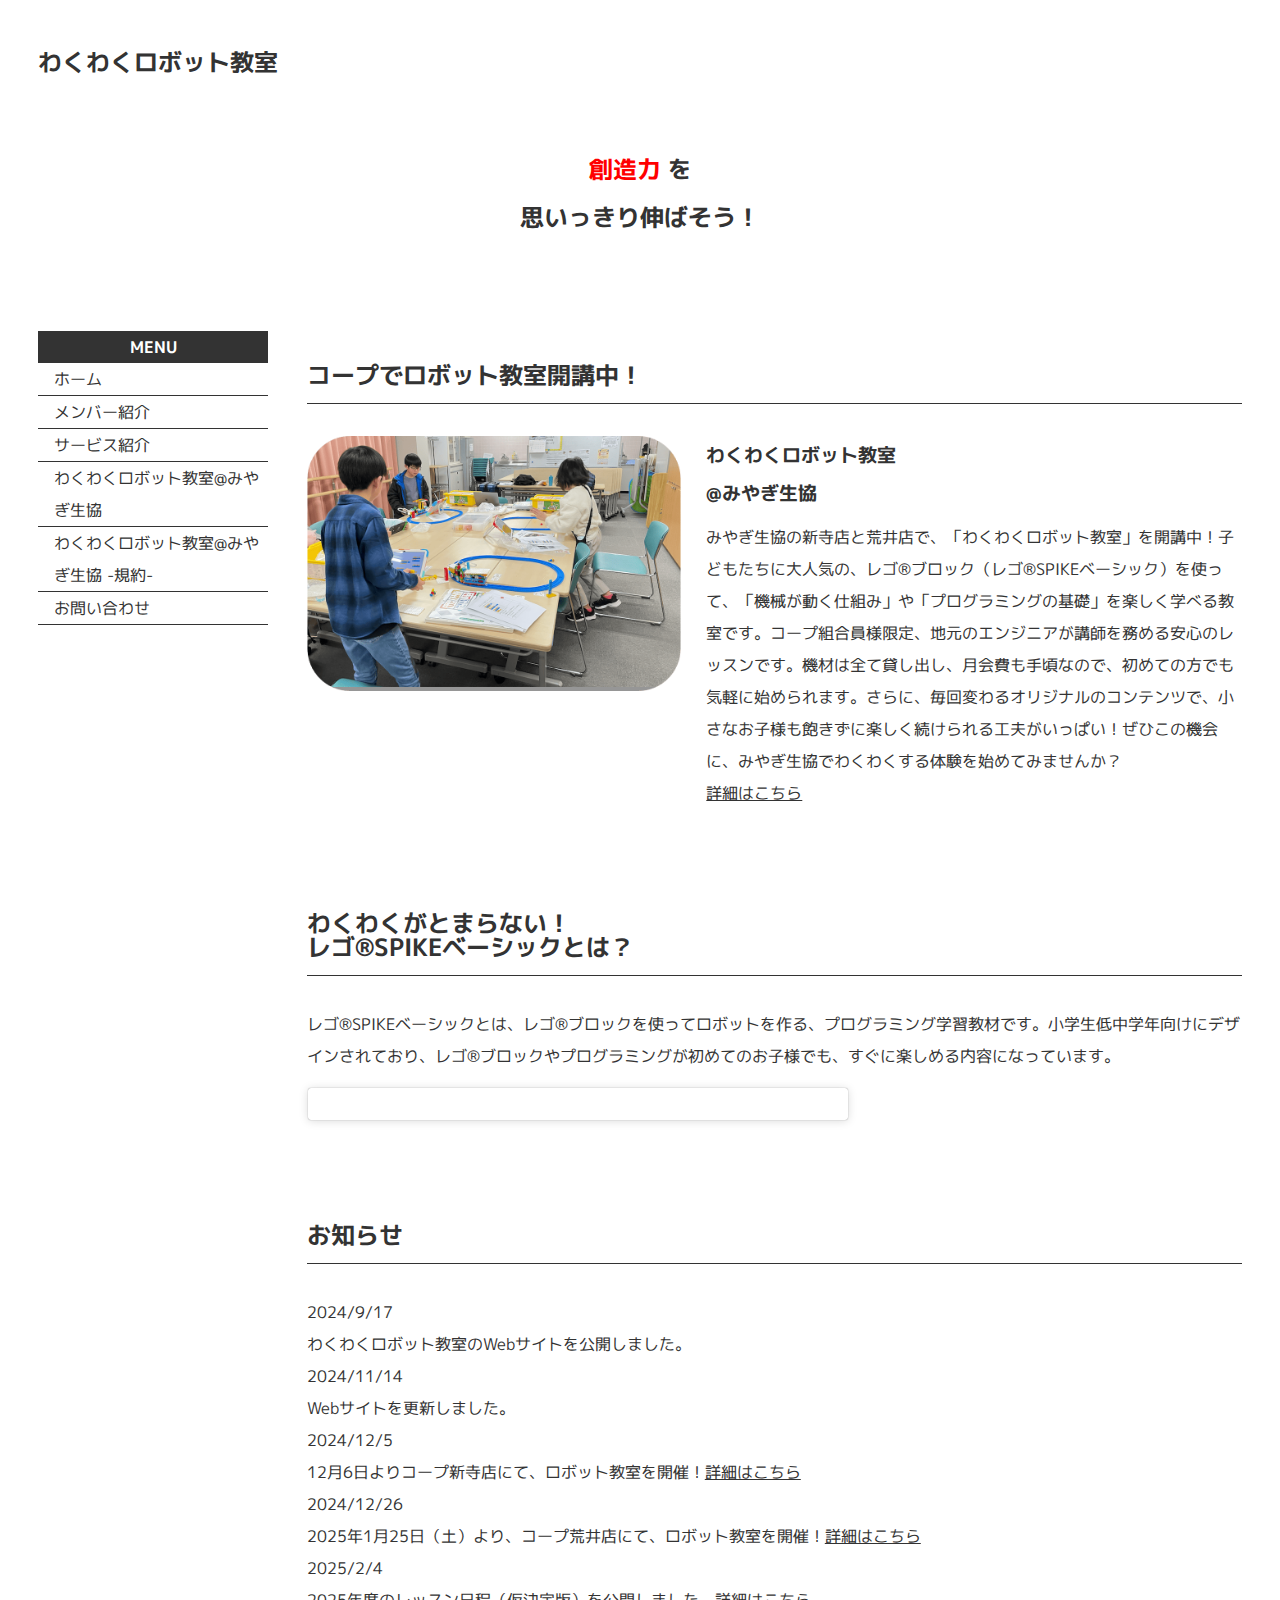
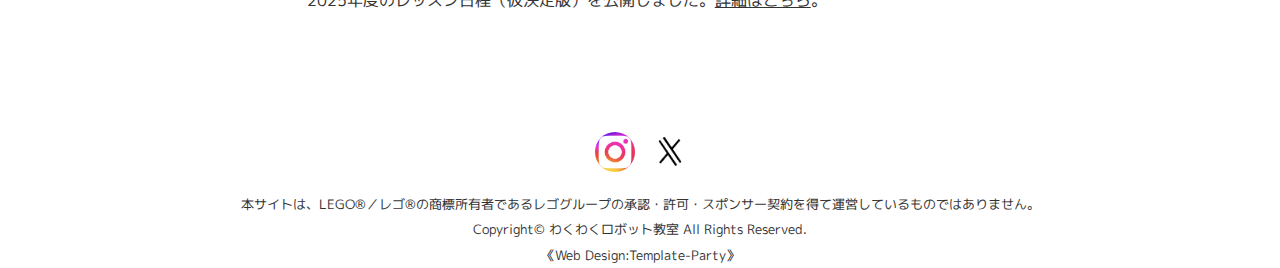
==== index.html @ 90e8ba6b "Update target" ====
<!DOCTYPE html>
<html lang="ja">
    <head>
        <link rel="icon" type="image/png" href="images/favicon.ico">
        <link rel="apple-touch-icon" href="images/apple-touch-icon.png">
        <!-- Google tag (gtag.js) -->
        <script async src="https://www.googletagmanager.com/gtag/js?id=G-K8ERJB1PE1"></script>
        <script>
            window.dataLayer = window.dataLayer || [];
            function gtag() {
                dataLayer.push(arguments);
            }
            gtag('js', new Date());

            gtag('config', 'G-K8ERJB1PE1');
        </script>
        <meta charset="UTF-8">
        <title>仙台のロボット教室｜レゴ® SPIKE™で楽しく学ぶ！月3,500円</title>
        <meta name="viewport" content="width=device-width, initial-scale=1">
        <meta name="description" content="コープ新寺店、荒井店で年長〜小学6年生向けのロボット教室を開催中！レゴ® SPIKE™を使った楽しいレッスン。月1回、月会費3,500円、機材無料レンタルで気軽に始められます。">
        <link rel="stylesheet" href="css/style.css">
    </head>
    <body class="large-screen">
        <div id="container">
            <header>
                <!-- <h1 id="logo img"><a href="index.html"><img src="images/logo.png" alt=""></a></h1> -->
                <h1 id="logo">
                    <a href="index.html">わくわくロボット教室</a>
                </h1>
                <!-- <address>
Mail: tetsuma.yaguchi@gmail.com
</address>
 -->
            </header>
            <h2 class="c">
                <a class="text-red">創造力</a>
                を<br>思いっきり伸ばそう！

            
            
            
            </h2>
            <aside id="mainimg">
                <img src="images/main.png" alt="">
            </aside>
            <div id="contents">
                <main>
                    <section>
                        <br>
                        <h2>コープでロボット教室開講中！</h2>
                        <div class="list-normal">
                            <div class="list">
                                <figure>
                                    <img src="images/coop_class12.png" alt="">
                                </figure>
                                <div class="text">
                                    <h4>
                                        わくわくロボット教室<br>@みやぎ生協
                                    
                                    
                                    
                                    
                                    </h4>
                                    <p>
                                        みやぎ生協の新寺店と荒井店で、「わくわくロボット教室」を開講中！子どもたちに大人気の、レゴ®︎ブロック（レゴ®︎SPIKEベーシック）を使って、「機械が動く仕組み」や「プログラミングの基礎」を楽しく学べる教室です。コープ組合員様限定、地元のエンジニアが講師を務める安心のレッスンです。機材は全て貸し出し、月会費も手頃なので、初めての方でも気軽に始められます。さらに、毎回変わるオリジナルのコンテンツで、小さなお子様も飽きずに楽しく続けられる工夫がいっぱい！ぜひこの機会に、みやぎ生協でわくわくする体験を始めてみませんか？<br>
                                        <a href="coop_shintera_class.html">詳細はこちら</a>
                                    </p>
                                </div>
                            </div>
                        </div>
                    </section>
                    <section>
                        <h2>
                            わくわくがとまらない！<br>レゴ®︎SPIKEベーシックとは？

                        
                        
                        
                        
                        
                        
                        
                        
                        
                        
                        </h2>
                        <div class="list">
                            <!-- <figure><img src="images/1.jpg" alt=""></figure> -->
                            <div class="text">
                                <p>
                                    レゴ®︎SPIKEベーシックとは、レゴ®︎ブロックを使ってロボットを作る、プログラミング学習教材です。小学生低中学年向けにデザインされており、レゴ®ブロックやプログラミングが初めてのお子様でも、すぐに楽しめる内容になっています。<br>
                                    <!-- 以下、Instagramのリールををご覧いただくと、教材の内容をイメージできるかと思います。-->
                                    <!-- <a href="index.html">詳細はこちら</a> -->
                                </p>
                            </div>
                        </div>
                        <style>
                            .instagram-media p {
                                display: none !important;
                            }
                        </style>
                        <blockquote class="instagram-media" data-instgrm-permalink="https://www.instagram.com/reel/DCE1LhaSMP3/?utm_source=ig_embed&amp;utm_campaign=loading" data-instgrm-version="14" style=" background:#FFF; border:0; border-radius:3px; box-shadow:0 0 1px 0 rgba(0,0,0,0.5),0 1px 10px 0 rgba(0,0,0,0.15); margin: 1px; max-width:540px; min-width:326px; padding:0; width:99.375%; width:-webkit-calc(100% - 2px); width:calc(100% - 2px);">
                            <div style="padding:16px;">
                                <a href="https://www.instagram.com/reel/DCE1LhaSMP3/?utm_source=ig_embed&amp;utm_campaign=loading" style=" background:#FFFFFF; line-height:0; padding:0 0; text-align:center; text-decoration:none; width:100%;" target="_blank"></a>
                            </div>
                        </blockquote>
                        <script async src="https://www.instagram.com/embed.js"></script>
                        <!-- <blockquote class="instagram-media" data-instgrm-permalink="https://www.instagram.com/reel/C_1wnX8y71o/?utm_source=ig_embed&amp;utm_campaign=loading" data-instgrm-version="14" style=" background:#FFF; border:0; border-radius:3px; box-shadow:0 0 1px 0 rgba(0,0,0,0.5),0 1px 10px 0 rgba(0,0,0,0.15); margin: 1px; max-width:540px; min-width:326px; padding:0; width:99.375%; width:-webkit-calc(100% - 2px); width:calc(100% - 2px);"><div style="padding:16px;"> <a href="https://www.instagram.com/reel/C_1wnX8y71o/?utm_source=ig_embed&amp;utm_campaign=loading" style=" background:#FFFFFF; line-height:0; padding:0 0; text-align:center; text-decoration:none; width:100%;" target="_blank"> <div style=" display: flex; flex-direction: row; align-items: center;"> <div style="background-color: #F4F4F4; border-radius: 50%; flex-grow: 0; height: 40px; margin-right: 14px; width: 40px;"></div> <div style="display: flex; flex-direction: column; flex-grow: 1; justify-content: center;"> <div style=" background-color: #F4F4F4; border-radius: 4px; flex-grow: 0; height: 14px; margin-bottom: 6px; width: 100px;"></div> <div style=" background-color: #F4F4F4; border-radius: 4px; flex-grow: 0; height: 14px; width: 60px;"></div></div></div><div style="padding: 19% 0;"></div> <div style="display:block; height:50px; margin:0 auto 12px; width:50px;"><svg width="50px" height="50px" viewBox="0 0 60 60" version="1.1" xmlns="https://www.w3.org/2000/svg" xmlns:xlink="https://www.w3.org/1999/xlink"><g stroke="none" stroke-width="1" fill="none" fill-rule="evenodd"><g transform="translate(-511.000000, -20.000000)" fill="#000000"><g><path d="M556.869,30.41 C554.814,30.41 553.148,32.076 553.148,34.131 C553.148,36.186 554.814,37.852 556.869,37.852 C558.924,37.852 560.59,36.186 560.59,34.131 C560.59,32.076 558.924,30.41 556.869,30.41 M541,60.657 C535.114,60.657 530.342,55.887 530.342,50 C530.342,44.114 535.114,39.342 541,39.342 C546.887,39.342 551.658,44.114 551.658,50 C551.658,55.887 546.887,60.657 541,60.657 M541,33.886 C532.1,33.886 524.886,41.1 524.886,50 C524.886,58.899 532.1,66.113 541,66.113 C549.9,66.113 557.115,58.899 557.115,50 C557.115,41.1 549.9,33.886 541,33.886 M565.378,62.101 C565.244,65.022 564.756,66.606 564.346,67.663 C563.803,69.06 563.154,70.057 562.106,71.106 C561.058,72.155 560.06,72.803 558.662,73.347 C557.607,73.757 556.021,74.244 553.102,74.378 C549.944,74.521 548.997,74.552 541,74.552 C533.003,74.552 532.056,74.521 528.898,74.378 C525.979,74.244 524.393,73.757 523.338,73.347 C521.94,72.803 520.942,72.155 519.894,71.106 C518.846,70.057 518.197,69.06 517.654,67.663 C517.244,66.606 516.755,65.022 516.623,62.101 C516.479,58.943 516.448,57.996 516.448,50 C516.448,42.003 516.479,41.056 516.623,37.899 C516.755,34.978 517.244,33.391 517.654,32.338 C518.197,30.938 518.846,29.942 519.894,28.894 C520.942,27.846 521.94,27.196 523.338,26.654 C524.393,26.244 525.979,25.756 528.898,25.623 C532.057,25.479 533.004,25.448 541,25.448 C548.997,25.448 549.943,25.479 553.102,25.623 C556.021,25.756 557.607,26.244 558.662,26.654 C560.06,27.196 561.058,27.846 562.106,28.894 C563.154,29.942 563.803,30.938 564.346,32.338 C564.756,33.391 565.244,34.978 565.378,37.899 C565.522,41.056 565.552,42.003 565.552,50 C565.552,57.996 565.522,58.943 565.378,62.101 M570.82,37.631 C570.674,34.438 570.167,32.258 569.425,30.349 C568.659,28.377 567.633,26.702 565.965,25.035 C564.297,23.368 562.623,22.342 560.652,21.575 C558.743,20.834 556.562,20.326 553.369,20.18 C550.169,20.033 549.148,20 541,20 C532.853,20 531.831,20.033 528.631,20.18 C525.438,20.326 523.257,20.834 521.349,21.575 C519.376,22.342 517.703,23.368 516.035,25.035 C514.368,26.702 513.342,28.377 512.574,30.349 C511.834,32.258 511.326,34.438 511.181,37.631 C511.035,40.831 511,41.851 511,50 C511,58.147 511.035,59.17 511.181,62.369 C511.326,65.562 511.834,67.743 512.574,69.651 C513.342,71.625 514.368,73.296 516.035,74.965 C517.703,76.634 519.376,77.658 521.349,78.425 C523.257,79.167 525.438,79.673 528.631,79.82 C531.831,79.965 532.853,80.001 541,80.001 C549.148,80.001 550.169,79.965 553.369,79.82 C556.562,79.673 558.743,79.167 560.652,78.425 C562.623,77.658 564.297,76.634 565.965,74.965 C567.633,73.296 568.659,71.625 569.425,69.651 C570.167,67.743 570.674,65.562 570.82,62.369 C570.966,59.17 571,58.147 571,50 C571,41.851 570.966,40.831 570.82,37.631"></path></g></g></g></svg></div><div style="padding-top: 8px;"> <div style=" color:#3897f0; font-family:Arial,sans-serif; font-size:14px; font-style:normal; font-weight:550; line-height:18px;">この投稿をInstagramで見る</div></div><div style="padding: 12.5% 0;"></div> <div style="display: flex; flex-direction: row; margin-bottom: 14px; align-items: center;"><div> <div style="background-color: #F4F4F4; border-radius: 50%; height: 12.5px; width: 12.5px; transform: translateX(0px) translateY(7px);"></div> <div style="background-color: #F4F4F4; height: 12.5px; transform: rotate(-45deg) translateX(3px) translateY(1px); width: 12.5px; flex-grow: 0; margin-right: 14px; margin-left: 2px;"></div> <div style="background-color: #F4F4F4; border-radius: 50%; height: 12.5px; width: 12.5px; transform: translateX(9px) translateY(-18px);"></div></div><div style="margin-left: 8px;"> <div style=" background-color: #F4F4F4; border-radius: 50%; flex-grow: 0; height: 20px; width: 20px;"></div> <div style=" width: 0; height: 0; border-top: 2px solid transparent; border-left: 6px solid #f4f4f4; border-bottom: 2px solid transparent; transform: translateX(16px) translateY(-4px) rotate(30deg)"></div></div><div style="margin-left: auto;"> <div style=" width: 0px; border-top: 8px solid #F4F4F4; border-right: 8px solid transparent; transform: translateY(16px);"></div> <div style=" background-color: #F4F4F4; flex-grow: 0; height: 12px; width: 16px; transform: translateY(-4px);"></div> <div style=" width: 0; height: 0; border-top: 8px solid #F4F4F4; border-left: 8px solid transparent; transform: translateY(-4px) translateX(8px);"></div></div></div> <div style="display: flex; flex-direction: column; flex-grow: 1; justify-content: center; margin-bottom: 24px;"> <div style=" background-color: #F4F4F4; border-radius: 4px; flex-grow: 0; height: 14px; margin-bottom: 6px; width: 224px;"></div> <div style=" background-color: #F4F4F4; border-radius: 4px; flex-grow: 0; height: 14px; width: 144px;"></div></div></a><p style=" color:#c9c8cd; font-family:Arial,sans-serif; font-size:14px; line-height:17px; margin-bottom:0; margin-top:8px; overflow:hidden; padding:8px 0 7px; text-align:center; text-overflow:ellipsis; white-space:nowrap;"><a href="https://www.instagram.com/reel/C_1wnX8y71o/?utm_source=ig_embed&amp;utm_campaign=loading" style=" color:#c9c8cd; font-family:Arial,sans-serif; font-size:14px; font-style:normal; font-weight:normal; line-height:17px; text-decoration:none;" target="_blank">わくわくロボット教室(@wakuwakurobotsendai)がシェアした投稿</a></p></div></blockquote>
<script async src="https://www.instagram.com/embed.js"></script> -->
                    </section>
                    <section>
                        <h2>お知らせ</h2>
                        <dl class="new">
                            <dt>2024/9/17</dt>
                            <dd>わくわくロボット教室のWebサイトを公開しました。</dd>
                            <dt>2024/11/14</dt>
                            <dd>Webサイトを更新しました。</dd>
                            <!-- <dt>2024/12/03</dt> -->
                            <!-- <dd>12月6日よりコープ新寺店にて、ロボット教室を開催！<a href="pdf/pressrelease_20241203.pdf">プレスリリースはこちら</a></dd> -->
                            <dt>2024/12/5</dt>
                            <dd>
                                12月6日よりコープ新寺店にて、ロボット教室を開催！<a href="coop_shintera_class.html">詳細はこちら</a>
                            </dd>
                            <dt>2024/12/26</dt>
                            <dd>
                                2025年1月25日（土）より、コープ荒井店にて、ロボット教室を開催！<a href="coop_shintera_class.html">詳細はこちら</a>
                            </dd>
                            <dt>2025/2/4</dt>
                            <dd>
                                2025年度のレッスン日程（仮決定版）を公開しました。<a href="pdf/2025_lesson.pdf" target="_blank">詳細はこちら</a>。
                            </dd>
                        </dl>
                    </section>
                </main>
                <!--開閉ブロック-->
                <div id="menubar" class="display-block">
                    <h3>MENU</h3>
                    <nav>
                        <ul>
                            <li>
                                <a href="index.html">ホーム</a>
                            </li>
                            <!-- <li><a href="company.html">会社概要</a></li> -->
                            <li>
                                <a href="member.html">メンバー紹介</a>
                            </li>
                            <li>
                                <a href="service.html">サービス紹介</a>
                            </li>
                            <li>
                                <a href="coop_shintera_class.html">わくわくロボット教室@みやぎ生協</a>
                            </li>
                            <li>
                                <a href="term_of_classroom_culture.html">わくわくロボット教室@みやぎ生協 -規約-</a>
                            </li>
                            <!-- <li>
                                <a href="service_tomodachinchi.html">友達ん家でロボット教室！(テスト版)</a>
                            </li>
                            <li>
                                <a href="term_of_tomodachinchi_service.html">友達ん家でロボット教室！(テスト版) -規約-</a>
                            </li> -->
                            <li>
                                <a href="contactUs.html">お問い合わせ</a>
                            </li>
                        </ul>
                    </nav>
                </div>
                <!--/#menubar-->
            </div>
            <!--/#contents-->
            <footer>
                <div class="image-list">
                        <a href="https://www.instagram.com/wakuwakurobotsendai?igsh=MWYyMnJmeXRrbGJ1aA%3D%3D&utm_source=qr" target="_blank">
                            <img src="images/Instagram_Glyph_Gradient.png" alt="Instagram" width="40">
                        </a>
                        <a href="https://x.com/mhqqr9tlnf37798?s=21" target="_blank">
                            <img src="images/x-logo-black.png" alt="Instagram" width="30">
                        </a>
                </div>
                <small>本サイトは、LEGO®／レゴ®の商標所有者であるレゴグループの承認・許可・スポンサー契約を得て運営しているものではありません。










</br></small>
<small>
    Copyright© <a href="index.html">わくわくロボット教室</a>
    All Rights Reserved.










</small>
<span class="pr">
    <a href="https://template-party.com/" target="_blank">《Web Design:Template-Party》</a>
</span>
</footer></div>
<!--/#container-->
<!--ページの上部へ戻るボタン-->
<div class="pagetop" style="display: none;">
    <a href="#">▲</a>
</div>
<!--開閉ボタン（ハンバーガーアイコン）-->
<div id="menubar_hdr" class="display-none">
    <div class="menu-icon">
        <span></span>
        <span></span>
        <span></span>
    </div>
</div>
<!--jQueryの読み込み-->
<script src="https://ajax.googleapis.com/ajax/libs/jquery/3.6.0/jquery.min.js"></script>
<!--このテンプレート専用のスクリプト-->
<script src="js/main.js"></script>
</body></html>
---- css/style.css ----
@charset "utf-8"; /*Google Fontsの読み込み
---------------------------------------------------------------------------*/
@import url('https://fonts.googleapis.com/css2?family=M+PLUS+1p:wght@400;700&display=swap'); /*animation1のキーフレーム設定（開閉ブロックのアニメーションに使用）
---------------------------------------------------------------------------*/
@keyframes animation1 {
    0% {
        left: -200px;
    }

    100% {
        left: 0px;
    }
}

/*opa1のキーフレーム設定（汎用的）
---------------------------------------------------------------------------*/
@keyframes opa1 {
    0% {
        opacity: 0;
    }

    100% {
        opacity: 1;
    }
}

/*CSSカスタムプロパティ（サイト全体を一括管理する為の設定）
---------------------------------------------------------------------------*/
:root {
    --primary-color: #fff;
    /*テンプレートの背景色*/
    --primary-inverse-color: #333;
    /*上のprimary-colorの対として使う色*/
    --global-space: 3vw;
    /*サイト内の余白の一括管理用。画面幅100%＝100vwです。*/
}

/*全体の設定
---------------------------------------------------------------------------*/
body * {
    box-sizing: border-box;
}

html,body {
    font-size: 13px;
    /*基準となるフォントサイズ。*/
}

/*画面幅900px以上の追加指定*/
@media screen and (min-width: 900px) {
    html, body {
        font-size: 16px;
        /*基準となるフォントサイズ。*/
    }
}

/*追加指定ここまで*/
body {
    margin: 0;
    padding: 0;
    font-family: "M PLUS 1p", "ヒラギノ丸ゴ Pro", "Hiragino Maru Gothic Pro", "メイリオ", Meiryo, Osaka, "ＭＳ Ｐゴシック", "MS PGothic", sans-serif;
    /*フォント種類*/
    font-optical-sizing: auto;
    font-weight: 400;
    font-style: normal;
    -webkit-text-size-adjust: none;
    background: var(--primary-color);
    /*背景色。css冒頭で指定しているprimary-colorを読み込みます*/
    color: var(--primary-inverse-color);
    /*文字色。css冒頭で指定しているprimary-inverse-colorを読み込みます*/
    line-height: 2;
    /*行間*/
    animation: opa1 0.2s 0.5s both;
}

/*リセット*/
figure {
    margin: 0;
}

dd {
    margin: 0;
}

nav,ul,li,ol {
    margin: 0;
    padding: 0;
}

nav ul {
    list-style: none;
}

input {
    font-size: 1rem;
}

/*ul,ol*/
ul,ol {
    margin-left: 1.5rem;
    margin-bottom: 1rem;
}

/*table全般の設定*/
/* table {border-collapse:collapse;} */
/* 2024-11-07追記 */
table {
    width: 100%;
    border-collapse: collapse;
    margin-top: 10px;
}

/*画像全般の設定*/
img {
    border: none;
    max-width: 100%;
    height: auto;
    vertical-align: middle;
    border-radius: 20px; /* 角を20px丸くする */
}

/*videoタグ*/
video {
    max-width: 100%;
}

/*iframeタグ*/
iframe {
    width: 100%;
}

/*sectionが続く場合*/
section + section {
    margin-top: 8vw;
    /*sectionの上に空けるスペース*/
}

/*リンク（全般）設定
---------------------------------------------------------------------------*/
a {
    color: inherit;
    transition: 0.3s;
}

a:hover {
    opacity: 0.7;
    /*マウスオン時に色を80%に薄くする*/
}

/*container（サイト全体を囲むボックス）
---------------------------------------------------------------------------*/
#container {
    padding-left: var(--global-space);
    /*左側の余白。css冒頭で指定しているglobal-spaceを読み込みます。*/
    padding-right: var(--global-space);
    /*右側の余白。css冒頭で指定しているglobal-spaceを読み込みます。*/
}

/*header（サイトロゴが入った最上部のボックス）
---------------------------------------------------------------------------*/
/*headerブロック*/
header {
    padding-top: var(--global-space);
    /*上側の余白。css冒頭で指定しているglobal-spaceを読み込みます。*/
    padding-bottom: var(--global-space);
    /*下側の余白。css冒頭で指定しているglobal-spaceを読み込みます。*/
    text-align: center;
    /*中のテキストをセンタリング*/
}

/*TELブロック（header内のaddress）*/
header address {
    font-style: normal;
}

/*画面幅901px以上の追加指定*/
@media screen and (min-width: 901px) {
    /*headerブロック*/ header {
        display: flex;
        /*直接の子要素を横並びにする*/
        justify-content: space-between;
        align-items: center;
    }
}

/*追加指定ここまで*/
/*ヘッダー内のロゴ
---------------------------------------------------------------------------*/
#logo a {
    text-decoration: none;
    display: block;
}

/*ロゴ*/
#logo {
    margin: 0;
    padding: 0;
    font-size: 1.5rem;
    /*文字サイズを150%に*/
}

/*ロゴを画像にする場合*/
#logo img {
    display: block;
    width: 200px;
    /*ロゴ画像の幅*/
}

/*トップページのメイン画像
---------------------------------------------------------------------------*/
#mainimg {
    margin-bottom: var(--global-space);
    /*下に空けるスペース。css冒頭で指定しているglobal-spaceを読み込みます。*/
}

/*contents（左右のブロックを囲むボックス）
---------------------------------------------------------------------------*/
#contents {
    display: flex;
    /*直接の子要素を横並びにする*/
    gap: var(--global-space);
    /*左右のボックスの間に空けるスペース。css冒頭で指定しているglobal-spaceを読み込みます。*/
}

/*メインコンテンツ
---------------------------------------------------------------------------*/
main {
    flex: 1;
}

/*h2見出し*/
main h2 {
    margin-top: 0;
    line-height: 1;
    padding-bottom: 1rem;
    margin-bottom: 2rem;
    border-bottom: 1px solid var(--primary-inverse-color);
    /*下線の幅、線種、varは色の事でcss冒頭で指定しているprimary-inverse-colorを読み込みます*/
}

/*サブコンテンツ
---------------------------------------------------------------------------*/
/*メニューを囲むブロック*/
#menubar {
    order: -1;
    /*左側に表示させる。右側がいいならこの１行を削除。*/
    width: 230px;
    /*幅。お好みで変更して下さい。*/
}

/*メニュー１個あたりの設定*/
#menubar li {
    border-bottom: 1px solid var(--primary-inverse-color);
    /*下線の幅、線種、varは色の事でcss冒頭で指定しているprimary-inverse-colorを読み込みます*/
}

#menubar li a {
    padding-left: 1rem;
    /*左側の余白*/
}

/*h3見出し*/
#menubar h3 {
    margin: 0;
    line-height: 2;
    font-size: 1rem;
    background: var(--primary-inverse-color);
    /*背景色。css冒頭で指定しているprimary-inverse-colorを読み込みます*/
    color: var(--primary-color);
    /*文字色。css冒頭で指定しているprimary-colorを読み込みます*/
    text-align: center;
    /*テキストをセンタリング*/
}

/*メニューブロック初期設定（※変更不要）
---------------------------------------------------------------------------*/
#menubar {
    opacity: 0;
}

#menubar ul {
    list-style: none;
    margin: 0;
    padding: 0;
}

#menubar a {
    display: block;
    text-decoration: none;
}

.large-screen #menubar {
    opacity: 1;
}

.small-screen #menubar.display-none {
    display: none;
}

.small-screen #menubar.display-block {
    display: block;
    opacity: 1;
}

#menubar_hdr.display-none {
    display: none;
}

/*小さな端末用の開閉ブロック
---------------------------------------------------------------------------
/*メニューブロック設定*/
.small-screen #menubar.display-block {
    position: fixed;
    overflow: auto;
    z-index: 100;
    left: 0px;
    top: 0px;
    width: 100%;
    height: 100%;
    padding-top: 100px;
    /*上に空ける余白。ハンバーガーアイコンと重ならない為の指定ですのでお好みで変更OK。*/
    color: var(--primary-inverse-color);
    /*文字色。css冒頭で指定しているprimary-inverse-colorを読み込みます*/
    background: var(--primary-color);
    /*背景色。css冒頭で指定しているprimary-colorを読み込みます*/
    animation: animation1 0.2s both;
}

/*メニュー１個あたりの設定*/
.small-screen #menubar li {
    border: 1px solid var(--primary-inverse-color);
    /*枠線の幅、線種、varは色の事でcss冒頭で指定しているprimary-inverse-colorを読み込みます*/
    margin: 1rem;
    /*メニューの外側に空けるスペース*/
    border-radius: 5px;
    /*角を丸くする指定*/
}

.small-screen #menubar a {
    padding: 1rem 3rem;
    /*メニュー内の余白。上下、左右へ。*/
}

/*３本バー（ハンバーガー）アイコン設定
---------------------------------------------------------------------------*/
/*３本バーを囲むブロック*/
#menubar_hdr {
    animation: opa1 0.3s 0.5s both;
    position: fixed;
    z-index: 101;
    cursor: pointer;
    top: 20px;
    /*上からの配置場所*/
    right: 20px;
    /*右からの配置場所*/
    width: 50px;
    /*幅*/
    height: 50px;
    /*高さ*/
    padding: 15px;
    /*ブロック内の余白*/
    display: flex;
    justify-content: center;
    align-items: center;
    transition: transform 0.5s;
    background: rgba(0,0,0,0.6);
    /*背景色*/
}

/*ここは変更不要*/
#menubar_hdr div {
    position: relative;
    width: 100%;
    height: 100%;
    display: flex;
    flex-direction: column;
    justify-content: space-between;
}

/*バーの設定*/
#menubar_hdr div span {
    display: block;
    width: 100%;
    height: 2px;
    /*線の太さ*/
    background-color: #fff;
    /*線の色*/
    border-radius: 2px;
    /*コーナーを少しだけ丸く*/
    transition: all 0.5s ease-in-out;
    position: absolute;
}

/*以下変更不要*/
#menubar_hdr div span:nth-child(1) {
    top: 0;
}

#menubar_hdr div span:nth-child(2) {
    top: 50%;
    transform: translateY(-50%);
}

#menubar_hdr div span:nth-child(3) {
    bottom: 0;
}

#menubar_hdr.ham div span:nth-child(1) {
    top: 50%;
    transform: translateY(-50%) rotate(45deg);
}

#menubar_hdr.ham div span:nth-child(2) {
    opacity: 0;
}

#menubar_hdr.ham div span:nth-child(3) {
    top: 50%;
    transform: translateY(-50%) rotate(-45deg);
}

/*フッター設定
---------------------------------------------------------------------------*/
footer small {
    font-size: 100%;
}

footer a {
    color: inherit;
    text-decoration: none;
}

footer .pr {
    display: block;
}

footer {
    font-size: 0.8rem;
    /*文字サイズ。80%です。*/
    text-align: center;
    /*内容をセンタリング*/
    padding-top: 5rem;
}

/*list-normal（service.htmlで使っている２カラムボックス）
---------------------------------------------------------------------------*/
/*ボックス１個あたり*/
.list-normal .list {
    display: flex;
    /*直接の子要素を横並びにする*/
    gap: 2vw;
    /*左右の間のマージン的なスペース*/
    margin-bottom: var(--global-space);
    /*ボックスの下に空けるスペース。css冒頭で指定しているglobal-spaceを読み込みます。*/
    line-height: 2;
    /*行間を少し狭く*/
}

/*テキストブロック*/
.list-normal .text {
    flex: 1;
}

/*画像ブロック*/
.list-normal figure {
    width: 40%;
    /*幅。お好みで。*/
}

/*h4見出し*/
.list-normal h4 {
    margin: 0;
    margin-bottom: 0.5rem;
    /*下に少しスペースをとる*/
    font-size: 1.2rem;
    /*文字サイズを120%に*/
}

/*説明テキスト*/
.list-normal p {
    margin: 0;
}

/* 自分でカスタマイズした*/
/* 親コンテナのスタイル */
.image-list {
    display: flex;
    flex-direction: row;
    /* 横並びにする */
    justify-content: center; 
    /* 水平方向に中央揃え */
    align-items: center;
    /* 中央揃え */
    gap: 20px;
    /* 画像同士の間隔 */
    margin: 20px;
    /* 全体の余白 */
}

/* 画像のスタイル */
.image-list img {
    /* max-width: 100%; */
    /* 幅を親要素に合わせる */
    height: auto;
    /* アスペクト比を保つ */
    /* border: 2px solid #ddd; */
    /* 画像の周りに枠線を追加 */
    /* border-radius: 5px; */
    /* 角を少し丸く */
}

/*FAQ
---------------------------------------------------------------------------*/
.openclose {
    cursor: pointer;
}

/*FAQ全体を囲むボックス*/
.faq {
    line-height: 2.5;
    /*行間を少しせまくする*/
}

/*質問*/
.faq dt {
    position: relative;
    padding-left: 3rem;
    /*下の「回答」と数字部分を合わせる*/
    border: 1px solid var(--primary-inverse-color);
    /*枠線の幅、線種、varは色の事でcss冒頭で指定しているprimary-inverse-colorを読み込みます*/
    padding-right: 1rem;
    /*ボックス内の右側の余白*/
    margin-bottom: 1rem;
    /*ボックスの外（下）に空けるスペース*/
    border-radius: 5px;
    /*角を少しだけ丸くする*/
}

/*「Q」のテキスト*/
.faq dt::before {
    content: "Q.";
    /*このテキストを表示させます*/
    position: absolute;
    left: 0;
    top: 0;
    padding-left: 1rem;
    /*テキストの左側に空ける余白*/
}

/*回答*/
.faq dd {
    margin-left: 3rem;
    /*上の「質問」と数字部分を合わせる*/
    margin-bottom: 1rem;
    /*下に空けるスペース*/
}

/*テーブル（ta1）
---------------------------------------------------------------------------*/
/*ta1テーブルブロック設定*/
.ta1 {
    table-layout: fixed;
    width: 100%;
    /*幅*/
}

.ta1, .ta1 td, .ta1 th {
    border: 1px solid var(--primary-inverse-color);
    /*テーブルの枠線の幅、線種、varは色のことでcss冒頭で指定しているprimary-inverse-colorを読み込みます。*/
    padding: 1rem;
    /*ボックス内の余白*/
    word-break: break-all;
    /*英語などのテキストを改行で自動的に折り返す設定。これがないと、テーブルを突き抜けて表示される場合があります。*/
}

/*th（左側）のみの設定*/
.ta1 th {
    width: 25%;
    /*幅*/
    text-align: left;
    /*左よせにする*/
}

/*PAGE TOP（↑）設定
---------------------------------------------------------------------------*/
.pagetop-show {
    display: block;
}

/*ボタンの設定*/
.pagetop a {
    display: block;
    text-decoration: none;
    text-align: center;
    z-index: 99;
    position: fixed;
    /*スクロールに追従しない(固定で表示)為の設定*/
    right: 20px;
    /*右からの配置場所指定*/
    bottom: 20px;
    /*下からの配置場所指定*/
    color: #fff;
    /*文字色*/
    background: rgba(0,0,0,0.2);
    /*背景色。0,0,0は黒の事で0.2は色が20%出た状態。*/
    width: 60px;
    /*幅*/
    line-height: 60px;
    /*高さ*/
}

/*無料体験募集ボタンの設定
---------------------------------------------------------------------------*/
.cta-button {
    display: none; /* 初期状態では非表示 */
    position: fixed; /* スクロールに追従しない(固定で表示) */
    bottom: 20px; /* 下からの配置場所指定 */
    left: 50%; /* 中央に配置するための設定 */
    transform: translateX(-50%); /* 中央揃えのための調整 */
    z-index: 99; /* 他の要素より前面に表示 */
    width: 90%; /* 親要素の幅を画面の90%に */
    max-width: 500px; /* 最大幅を制限 */
}

.cta-button a {
    display: block;
    text-decoration: none;
    text-align: center;
    color: #fff; /* 文字色 */
    background: #FF8C00; /* 背景色（オレンジ色を例に） */
    padding: 15px 30px; /* パディング */
    border-radius: 30px; /* 角丸 */
    font-size: 18px; /* フォントサイズ */
    box-shadow: 0 4px 6px rgba(0, 0, 0, 0.1); /* 影を追加 */
    transition: background 0.3s ease; /* ホバー時のアニメーション */
}

.cta-button a:hover {
    background: #E07A00; /* ホバー時の背景色 */
}

/*その他
---------------------------------------------------------------------------*/
.clearfix::after {
    content: "";
    display: block;
    clear: both;
}

.color-check, .color-check a {
    color: red !important;
}

.l {
    text-align: left !important;
}

.c {
    text-align: center !important;
}

.r {
    text-align: right !important;
}

.ws {
    width: 95%;
    display: block;
}

.wl {
    width: 95%;
    display: block;
}

.mb0 {
    margin-bottom: 0px !important;
}

.mb30 {
    margin-bottom: 30px !important;
}

.mb5vw {
    margin-bottom: 5vw !important;
}

.look {
    display: inline-block;
    padding: 0px 10px;
    background: #fff;
    color: #333;
    border: 1px solid #ccc;
    border-radius: 3px;
    margin: 5px 0;
    word-break: break-all;
}

.small {
    font-size: 0.75em;
}

.large {
    font-size: 2em;
    letter-spacing: 0.1em;
}

.pc {
    display: none;
}

.dn {
    display: none !important;
}

.block {
    display: block !important;
}

/*画面幅900px以上の追加指定*/
@media screen and (min-width: 900px) {
    .ws {
        width: 48%;
        display: inline;
    }

    .sh {
        display: none;
    }

    .pc {
        display: block;
    }
}

/*追加指定ここまで*/
/*個別のクラスで色を指定 （矢口が追加）*/
.text-red {
    color: red;
    /* 赤色 */
}

.text-blue {
    color: #5271ff;
    /* 青色 */
}

.text-green {
    color: #00bf63;
    /* 緑色 */
}

.text-orange {
    color: #eba139;
    /* 黄色 */
}

.text-purple {
    color: #5e17eb;
    /* 黄色 */
}

.text-pink {
    color: #ff66c4;
    /* 黄色 */
}

/* 必要に応じて他の色も追加できます */
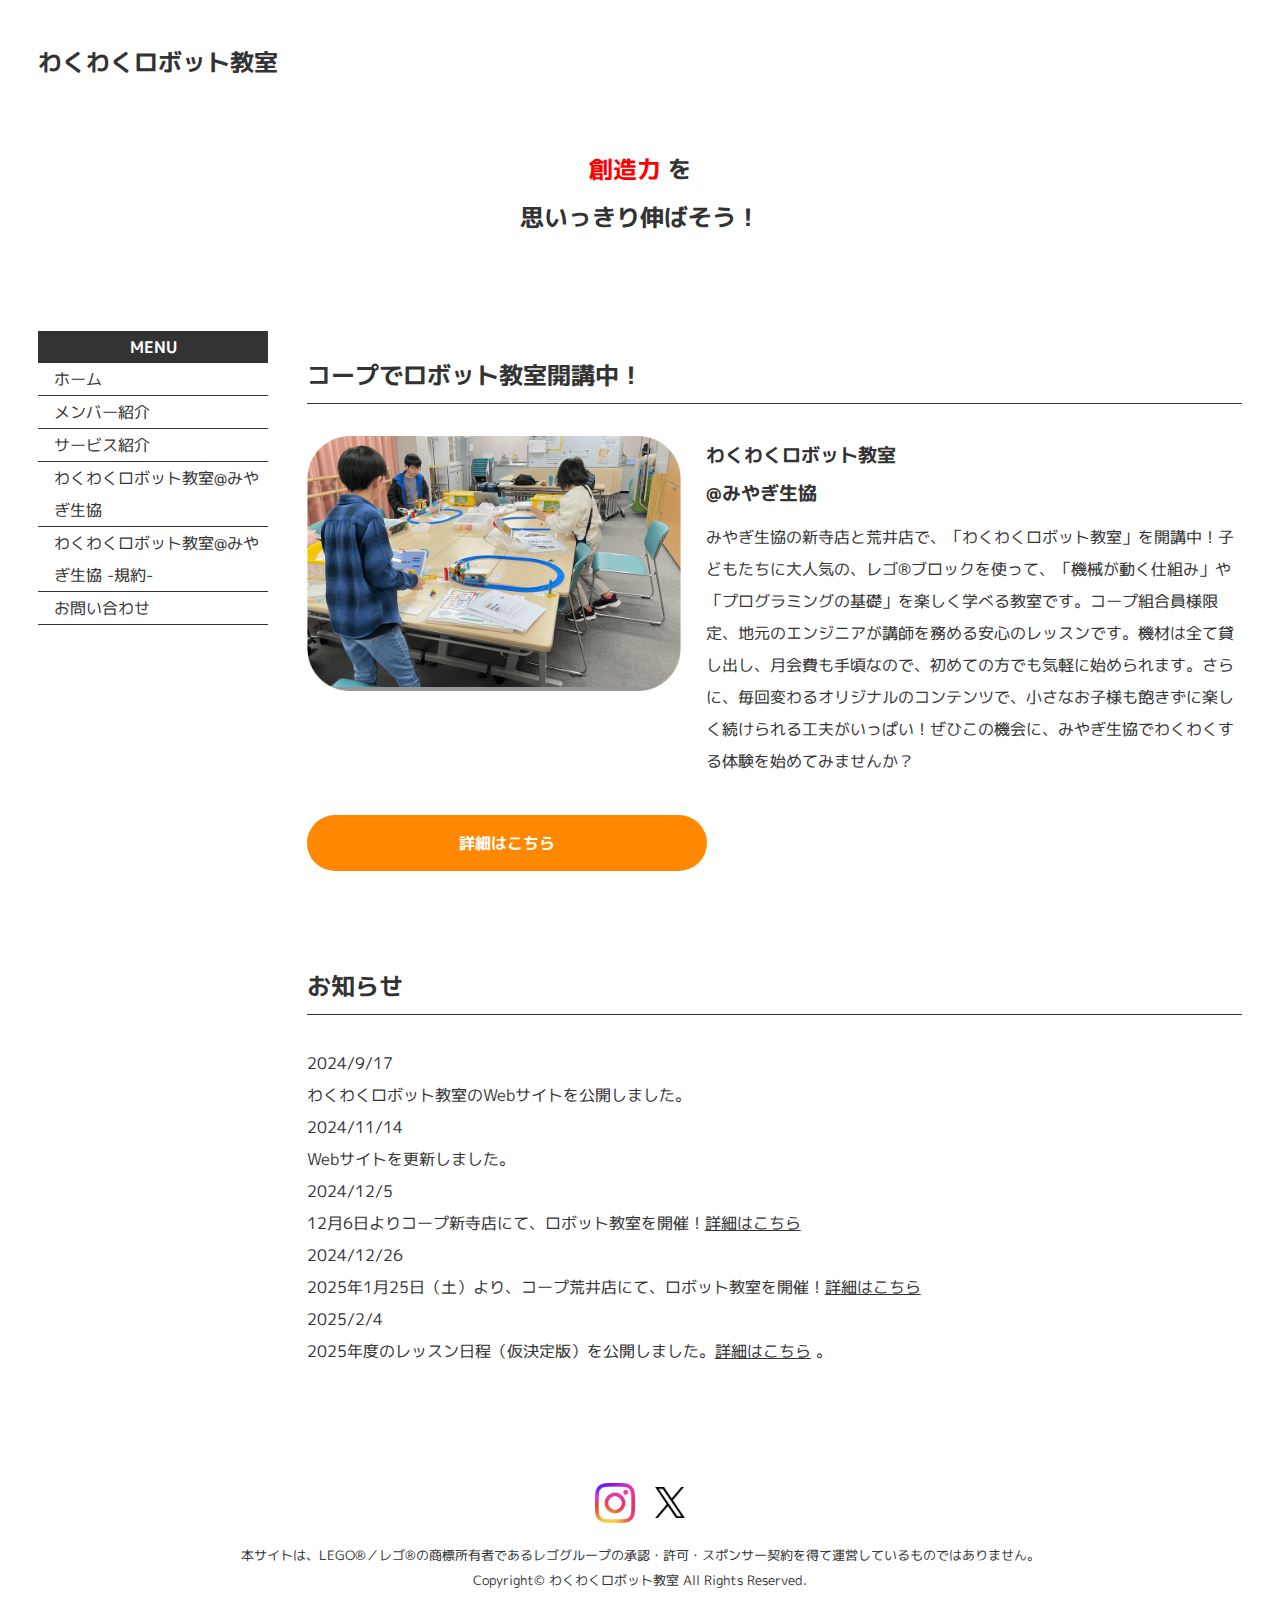
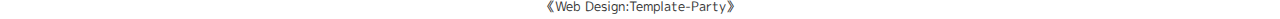
==== commit 87ba0922: "add tracking" ====
--- a/index.html
+++ b/index.html
@@ -39,6 +39,8 @@
             
             
             
+            
+            
             </h2>
             <aside id="mainimg">
                 <img src="images/main.png" alt="">
@@ -60,16 +62,19 @@
                                     
                                     
                                     
+                                    
+                                    
                                     </h4>
                                     <p>
-                                        みやぎ生協の新寺店と荒井店で、「わくわくロボット教室」を開講中！子どもたちに大人気の、レゴ®︎ブロック（レゴ®︎SPIKEベーシック）を使って、「機械が動く仕組み」や「プログラミングの基礎」を楽しく学べる教室です。コープ組合員様限定、地元のエンジニアが講師を務める安心のレッスンです。機材は全て貸し出し、月会費も手頃なので、初めての方でも気軽に始められます。さらに、毎回変わるオリジナルのコンテンツで、小さなお子様も飽きずに楽しく続けられる工夫がいっぱい！ぜひこの機会に、みやぎ生協でわくわくする体験を始めてみませんか？<br>
-                                        <a href="coop_shintera_class.html">詳細はこちら</a>
+                                        みやぎ生協の新寺店と荒井店で、「わくわくロボット教室」を開講中！子どもたちに大人気の、レゴ®︎ブロックを使って、「機械が動く仕組み」や「プログラミングの基礎」を楽しく学べる教室です。コープ組合員様限定、地元のエンジニアが講師を務める安心のレッスンです。機材は全て貸し出し、月会費も手頃なので、初めての方でも気軽に始められます。さらに、毎回変わるオリジナルのコンテンツで、小さなお子様も飽きずに楽しく続けられる工夫がいっぱい！ぜひこの機会に、みやぎ生協でわくわくする体験を始めてみませんか？<br>
+                                        <!-- <a href="coop_shintera_class.html">詳細はこちら</a> -->
                                     </p>
                                 </div>
                             </div>
                         </div>
+                        <a href="https://tetsumayaguchi.github.io/sendai-wakuwaku-robot/coop_shintera_class.html?utm_source=mainpage&utm_medium=internal&utm_campaign=button_click" class="custom-button">詳細はこちら</a>
                     </section>
-                    <section>
+                    <!-- <section>
                         <h2>
                             わくわくがとまらない！<br>レゴ®︎SPIKEベーシックとは？
 
@@ -83,14 +88,13 @@
                         
                         
                         
+                        
+                        
                         </h2>
                         <div class="list">
-                            <!-- <figure><img src="images/1.jpg" alt=""></figure> -->
                             <div class="text">
                                 <p>
                                     レゴ®︎SPIKEベーシックとは、レゴ®︎ブロックを使ってロボットを作る、プログラミング学習教材です。小学生低中学年向けにデザインされており、レゴ®ブロックやプログラミングが初めてのお子様でも、すぐに楽しめる内容になっています。<br>
-                                    <!-- 以下、Instagramのリールををご覧いただくと、教材の内容をイメージできるかと思います。-->
-                                    <!-- <a href="index.html">詳細はこちら</a> -->
                                 </p>
                             </div>
                         </div>
@@ -105,9 +109,7 @@
                             </div>
                         </blockquote>
                         <script async src="https://www.instagram.com/embed.js"></script>
-                        <!-- <blockquote class="instagram-media" data-instgrm-permalink="https://www.instagram.com/reel/C_1wnX8y71o/?utm_source=ig_embed&amp;utm_campaign=loading" data-instgrm-version="14" style=" background:#FFF; border:0; border-radius:3px; box-shadow:0 0 1px 0 rgba(0,0,0,0.5),0 1px 10px 0 rgba(0,0,0,0.15); margin: 1px; max-width:540px; min-width:326px; padding:0; width:99.375%; width:-webkit-calc(100% - 2px); width:calc(100% - 2px);"><div style="padding:16px;"> <a href="https://www.instagram.com/reel/C_1wnX8y71o/?utm_source=ig_embed&amp;utm_campaign=loading" style=" background:#FFFFFF; line-height:0; padding:0 0; text-align:center; text-decoration:none; width:100%;" target="_blank"> <div style=" display: flex; flex-direction: row; align-items: center;"> <div style="background-color: #F4F4F4; border-radius: 50%; flex-grow: 0; height: 40px; margin-right: 14px; width: 40px;"></div> <div style="display: flex; flex-direction: column; flex-grow: 1; justify-content: center;"> <div style=" background-color: #F4F4F4; border-radius: 4px; flex-grow: 0; height: 14px; margin-bottom: 6px; width: 100px;"></div> <div style=" background-color: #F4F4F4; border-radius: 4px; flex-grow: 0; height: 14px; width: 60px;"></div></div></div><div style="padding: 19% 0;"></div> <div style="display:block; height:50px; margin:0 auto 12px; width:50px;"><svg width="50px" height="50px" viewBox="0 0 60 60" version="1.1" xmlns="https://www.w3.org/2000/svg" xmlns:xlink="https://www.w3.org/1999/xlink"><g stroke="none" stroke-width="1" fill="none" fill-rule="evenodd"><g transform="translate(-511.000000, -20.000000)" fill="#000000"><g><path d="M556.869,30.41 C554.814,30.41 553.148,32.076 553.148,34.131 C553.148,36.186 554.814,37.852 556.869,37.852 C558.924,37.852 560.59,36.186 560.59,34.131 C560.59,32.076 558.924,30.41 556.869,30.41 M541,60.657 C535.114,60.657 530.342,55.887 530.342,50 C530.342,44.114 535.114,39.342 541,39.342 C546.887,39.342 551.658,44.114 551.658,50 C551.658,55.887 546.887,60.657 541,60.657 M541,33.886 C532.1,33.886 524.886,41.1 524.886,50 C524.886,58.899 532.1,66.113 541,66.113 C549.9,66.113 557.115,58.899 557.115,50 C557.115,41.1 549.9,33.886 541,33.886 M565.378,62.101 C565.244,65.022 564.756,66.606 564.346,67.663 C563.803,69.06 563.154,70.057 562.106,71.106 C561.058,72.155 560.06,72.803 558.662,73.347 C557.607,73.757 556.021,74.244 553.102,74.378 C549.944,74.521 548.997,74.552 541,74.552 C533.003,74.552 532.056,74.521 528.898,74.378 C525.979,74.244 524.393,73.757 523.338,73.347 C521.94,72.803 520.942,72.155 519.894,71.106 C518.846,70.057 518.197,69.06 517.654,67.663 C517.244,66.606 516.755,65.022 516.623,62.101 C516.479,58.943 516.448,57.996 516.448,50 C516.448,42.003 516.479,41.056 516.623,37.899 C516.755,34.978 517.244,33.391 517.654,32.338 C518.197,30.938 518.846,29.942 519.894,28.894 C520.942,27.846 521.94,27.196 523.338,26.654 C524.393,26.244 525.979,25.756 528.898,25.623 C532.057,25.479 533.004,25.448 541,25.448 C548.997,25.448 549.943,25.479 553.102,25.623 C556.021,25.756 557.607,26.244 558.662,26.654 C560.06,27.196 561.058,27.846 562.106,28.894 C563.154,29.942 563.803,30.938 564.346,32.338 C564.756,33.391 565.244,34.978 565.378,37.899 C565.522,41.056 565.552,42.003 565.552,50 C565.552,57.996 565.522,58.943 565.378,62.101 M570.82,37.631 C570.674,34.438 570.167,32.258 569.425,30.349 C568.659,28.377 567.633,26.702 565.965,25.035 C564.297,23.368 562.623,22.342 560.652,21.575 C558.743,20.834 556.562,20.326 553.369,20.18 C550.169,20.033 549.148,20 541,20 C532.853,20 531.831,20.033 528.631,20.18 C525.438,20.326 523.257,20.834 521.349,21.575 C519.376,22.342 517.703,23.368 516.035,25.035 C514.368,26.702 513.342,28.377 512.574,30.349 C511.834,32.258 511.326,34.438 511.181,37.631 C511.035,40.831 511,41.851 511,50 C511,58.147 511.035,59.17 511.181,62.369 C511.326,65.562 511.834,67.743 512.574,69.651 C513.342,71.625 514.368,73.296 516.035,74.965 C517.703,76.634 519.376,77.658 521.349,78.425 C523.257,79.167 525.438,79.673 528.631,79.82 C531.831,79.965 532.853,80.001 541,80.001 C549.148,80.001 550.169,79.965 553.369,79.82 C556.562,79.673 558.743,79.167 560.652,78.425 C562.623,77.658 564.297,76.634 565.965,74.965 C567.633,73.296 568.659,71.625 569.425,69.651 C570.167,67.743 570.674,65.562 570.82,62.369 C570.966,59.17 571,58.147 571,50 C571,41.851 570.966,40.831 570.82,37.631"></path></g></g></g></svg></div><div style="padding-top: 8px;"> <div style=" color:#3897f0; font-family:Arial,sans-serif; font-size:14px; font-style:normal; font-weight:550; line-height:18px;">この投稿をInstagramで見る</div></div><div style="padding: 12.5% 0;"></div> <div style="display: flex; flex-direction: row; margin-bottom: 14px; align-items: center;"><div> <div style="background-color: #F4F4F4; border-radius: 50%; height: 12.5px; width: 12.5px; transform: translateX(0px) translateY(7px);"></div> <div style="background-color: #F4F4F4; height: 12.5px; transform: rotate(-45deg) translateX(3px) translateY(1px); width: 12.5px; flex-grow: 0; margin-right: 14px; margin-left: 2px;"></div> <div style="background-color: #F4F4F4; border-radius: 50%; height: 12.5px; width: 12.5px; transform: translateX(9px) translateY(-18px);"></div></div><div style="margin-left: 8px;"> <div style=" background-color: #F4F4F4; border-radius: 50%; flex-grow: 0; height: 20px; width: 20px;"></div> <div style=" width: 0; height: 0; border-top: 2px solid transparent; border-left: 6px solid #f4f4f4; border-bottom: 2px solid transparent; transform: translateX(16px) translateY(-4px) rotate(30deg)"></div></div><div style="margin-left: auto;"> <div style=" width: 0px; border-top: 8px solid #F4F4F4; border-right: 8px solid transparent; transform: translateY(16px);"></div> <div style=" background-color: #F4F4F4; flex-grow: 0; height: 12px; width: 16px; transform: translateY(-4px);"></div> <div style=" width: 0; height: 0; border-top: 8px solid #F4F4F4; border-left: 8px solid transparent; transform: translateY(-4px) translateX(8px);"></div></div></div> <div style="display: flex; flex-direction: column; flex-grow: 1; justify-content: center; margin-bottom: 24px;"> <div style=" background-color: #F4F4F4; border-radius: 4px; flex-grow: 0; height: 14px; margin-bottom: 6px; width: 224px;"></div> <div style=" background-color: #F4F4F4; border-radius: 4px; flex-grow: 0; height: 14px; width: 144px;"></div></div></a><p style=" color:#c9c8cd; font-family:Arial,sans-serif; font-size:14px; line-height:17px; margin-bottom:0; margin-top:8px; overflow:hidden; padding:8px 0 7px; text-align:center; text-overflow:ellipsis; white-space:nowrap;"><a href="https://www.instagram.com/reel/C_1wnX8y71o/?utm_source=ig_embed&amp;utm_campaign=loading" style=" color:#c9c8cd; font-family:Arial,sans-serif; font-size:14px; font-style:normal; font-weight:normal; line-height:17px; text-decoration:none;" target="_blank">わくわくロボット教室(@wakuwakurobotsendai)がシェアした投稿</a></p></div></blockquote>
-<script async src="https://www.instagram.com/embed.js"></script> -->
-                    </section>
+                    </section> -->
                     <section>
                         <h2>お知らせ</h2>
                         <dl class="new">
@@ -127,7 +129,10 @@
                             </dd>
                             <dt>2025/2/4</dt>
                             <dd>
-                                2025年度のレッスン日程（仮決定版）を公開しました。<a href="pdf/2025_lesson.pdf" target="_blank">詳細はこちら</a>。
+                                2025年度のレッスン日程（仮決定版）を公開しました。<a href="pdf/2025_lesson.pdf" target="_blank">詳細はこちら</a>
+                                。
+                            
+                            
                             </dd>
                         </dl>
                     </section>
@@ -170,14 +175,16 @@
             <!--/#contents-->
             <footer>
                 <div class="image-list">
-                        <a href="https://www.instagram.com/wakuwakurobotsendai?igsh=MWYyMnJmeXRrbGJ1aA%3D%3D&utm_source=qr" target="_blank">
-                            <img src="images/Instagram_Glyph_Gradient.png" alt="Instagram" width="40">
-                        </a>
-                        <a href="https://x.com/mhqqr9tlnf37798?s=21" target="_blank">
-                            <img src="images/x-logo-black.png" alt="Instagram" width="30">
-                        </a>
+                    <a href="https://www.instagram.com/wakuwakurobotsendai?igsh=MWYyMnJmeXRrbGJ1aA%3D%3D&utm_source=qr" target="_blank">
+                        <img src="images/Instagram_Glyph_Gradient.png" alt="Instagram" width="40" style="border-radius: 0px;">
+                    </a>
+                    <a href="https://x.com/mhqqr9tlnf37798?s=21" target="_blank">
+                        <img src="images/x-logo-black.png" alt="Instagram" width="30" style="border-radius: 0px;">
+                    </a>
                 </div>
                 <small>本サイトは、LEGO®／レゴ®の商標所有者であるレゴグループの承認・許可・スポンサー契約を得て運営しているものではありません。
+
+
 
 
 
@@ -192,6 +199,8 @@
 <small>
     Copyright© <a href="index.html">わくわくロボット教室</a>
     All Rights Reserved.
+
+
 
 
 
--- a/css/style.css
+++ b/css/style.css
@@ -116,7 +116,8 @@
     max-width: 100%;
     height: auto;
     vertical-align: middle;
-    border-radius: 20px; /* 角を20px丸くする */
+    border-radius: 20px;
+    /* 角を20px丸くする */
 }
 
 /*videoタグ*/
@@ -487,7 +488,7 @@
     display: flex;
     flex-direction: row;
     /* 横並びにする */
-    justify-content: center; 
+    justify-content: center;
     /* 水平方向に中央揃え */
     align-items: center;
     /* 中央揃え */
@@ -612,31 +613,83 @@
 /*無料体験募集ボタンの設定
 ---------------------------------------------------------------------------*/
 .cta-button {
-    display: none; /* 初期状態では非表示 */
-    position: fixed; /* スクロールに追従しない(固定で表示) */
-    bottom: 20px; /* 下からの配置場所指定 */
-    left: 50%; /* 中央に配置するための設定 */
-    transform: translateX(-50%); /* 中央揃えのための調整 */
-    z-index: 99; /* 他の要素より前面に表示 */
-    width: 90%; /* 親要素の幅を画面の90%に */
-    max-width: 500px; /* 最大幅を制限 */
+    display: none;
+    /* 初期状態では非表示 */
+    position: fixed;
+    /* スクロールに追従しない(固定で表示) */
+    bottom: 20px;
+    /* 下からの配置場所指定 */
+    left: 50%;
+    /* 中央に配置するための設定 */
+    transform: translateX(-50%);
+    /* 中央揃えのための調整 */
+    z-index: 99;
+    /* 他の要素より前面に表示 */
+    width: 90%;
+    /* 親要素の幅を画面の90%に */
+    max-width: 500px;
+    /* 最大幅を制限 */
 }
 
 .cta-button a {
     display: block;
     text-decoration: none;
     text-align: center;
-    color: #fff; /* 文字色 */
-    background: #FF8C00; /* 背景色（オレンジ色を例に） */
-    padding: 15px 30px; /* パディング */
-    border-radius: 30px; /* 角丸 */
-    font-size: 18px; /* フォントサイズ */
-    box-shadow: 0 4px 6px rgba(0, 0, 0, 0.1); /* 影を追加 */
-    transition: background 0.3s ease; /* ホバー時のアニメーション */
+    color: #fff;
+    /* 文字色 */
+    background: #FF8C00;
+    /* 背景色（オレンジ色を例に） */
+    padding: 15px 30px;
+    /* パディング */
+    border-radius: 30px;
+    /* 角丸 */
+    font-size: 18px;
+    /* フォントサイズ */
+    box-shadow: 0 4px 6px rgba(0, 0, 0, 0.1);
+    /* 影を追加 */
+    transition: background 0.3s ease;
+    /* ホバー時のアニメーション */
 }
 
 .cta-button a:hover {
-    background: #E07A00; /* ホバー時の背景色 */
+    background: #E07A00;
+    /* ホバー時の背景色 */
+}
+
+/*カスタムボタン*/
+.button-container {
+    display: flex;
+    justify-content: center;
+    /* 水平中央揃え */
+    width: 100%;
+    margin-top: 20px;
+    /* 上部の余白（調整可） */
+}
+
+.custom-button {
+    display: block;
+    /* 横幅を100%使えるようにする */
+    background-color: #FF8800;
+    /* オレンジ色 */
+    color: white;
+    padding: 12px 0;
+    /* 上下の余白 */
+    font-size: 16px;
+    text-align: center;
+    border-radius: 30px;
+    /* 角丸 */
+    text-decoration: none;
+    font-weight: bold;
+    transition: background-color 0.3s ease;
+    width: 90%;
+    /* 画面の90%幅 */
+    max-width: 400px;
+    /* 最大幅（調整可） */
+}
+
+.custom-button:hover {
+    background-color: #E67E22;
+    /* 少し濃いオレンジ */
 }
 
 /*その他
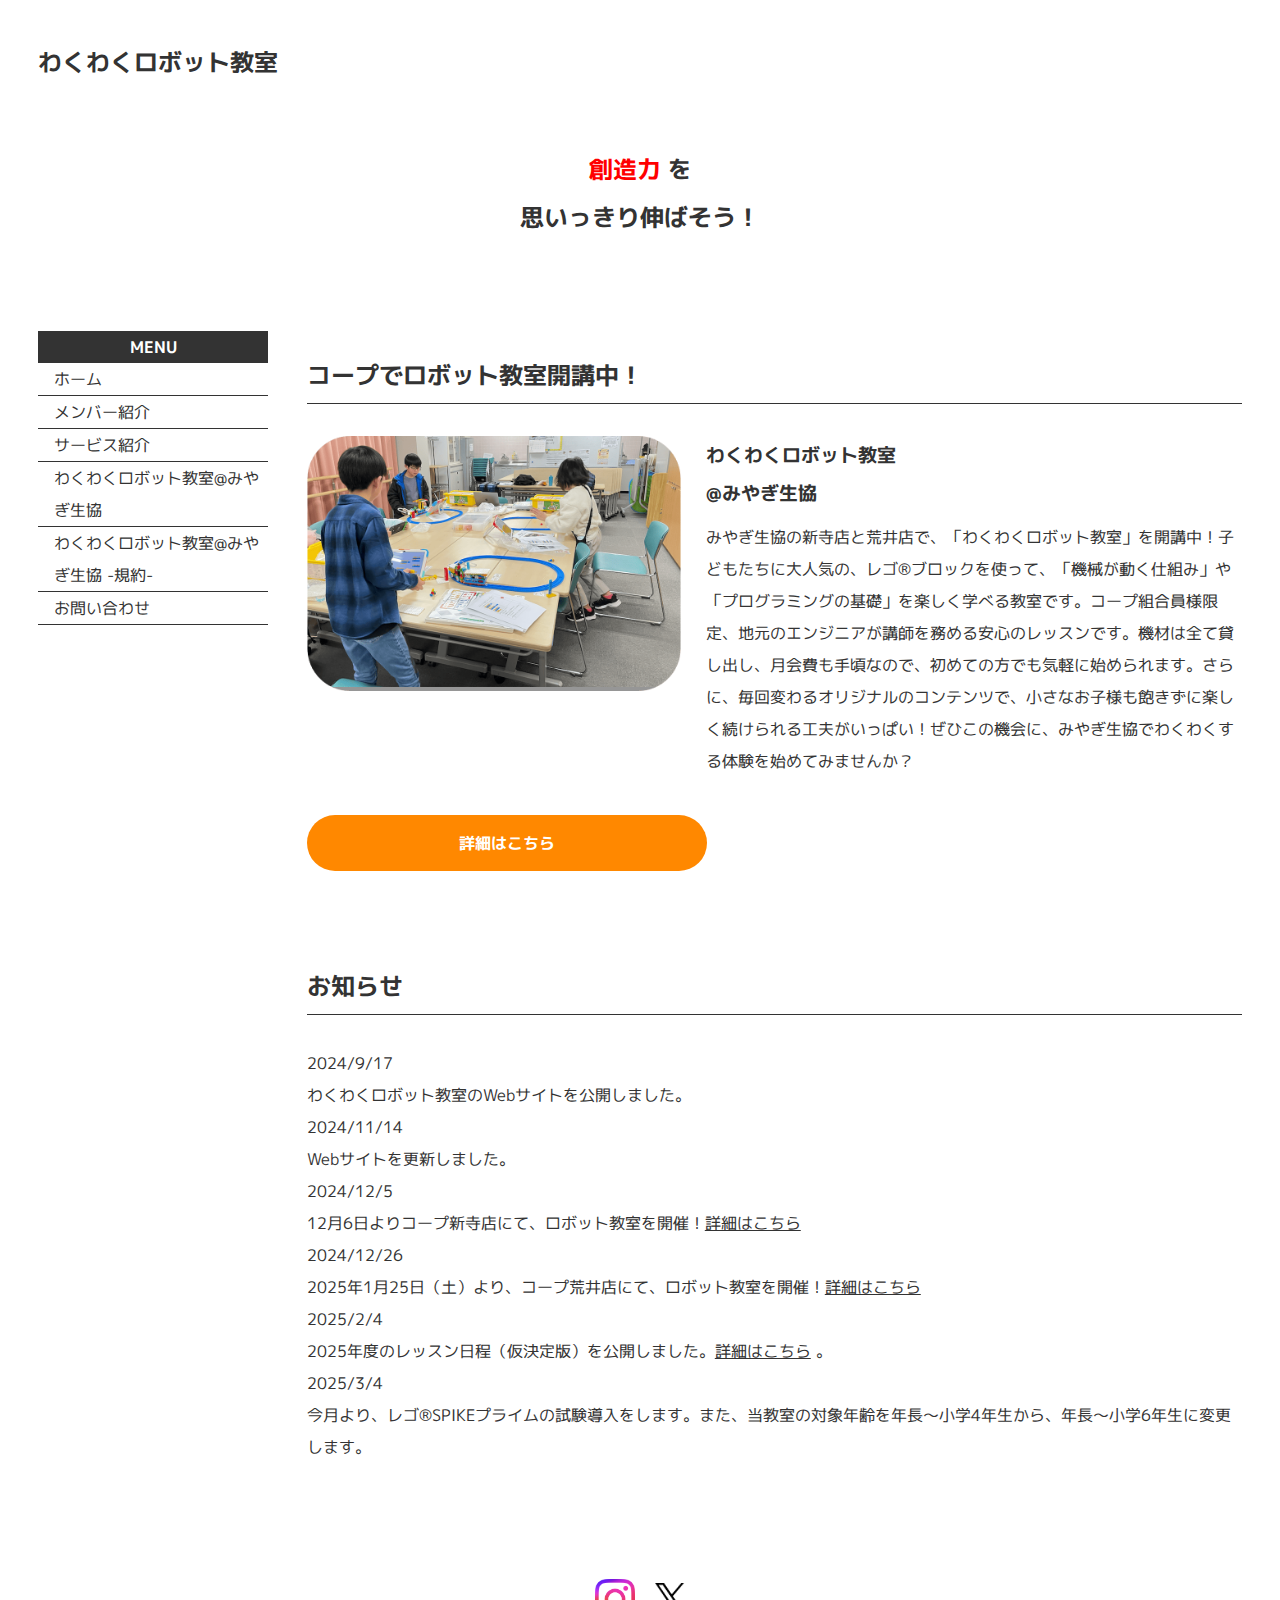
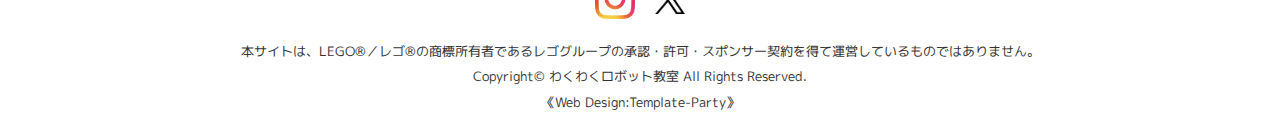
==== commit bf5b7a45: "update notice" ====
--- a/index.html
+++ b/index.html
@@ -1,6 +1,24 @@
 <!DOCTYPE html>
 <html lang="ja">
     <head>
+        <!-- Google Tag Manager -->
+        <script>
+            (function(w, d, s, l, i) {
+                w[l] = w[l] || [];
+                w[l].push({
+                    'gtm.start': new Date().getTime(),
+                    event: 'gtm.js'
+                });
+                var f = d.getElementsByTagName(s)[0]
+                  , j = d.createElement(s)
+                  , dl = l != 'dataLayer' ? '&l=' + l : '';
+                j.async = true;
+                j.src = 'https://www.googletagmanager.com/gtm.js?id=' + i + dl;
+                f.parentNode.insertBefore(j, f);
+            }
+            )(window, document, 'script', 'dataLayer', 'GTM-5XDFVH76');
+        </script>
+        <!-- End Google Tag Manager -->
         <link rel="icon" type="image/png" href="images/favicon.ico">
         <link rel="apple-touch-icon" href="images/apple-touch-icon.png">
         <!-- Google tag (gtag.js) -->
@@ -21,6 +39,11 @@
         <link rel="stylesheet" href="css/style.css">
     </head>
     <body class="large-screen">
+        <!-- Google Tag Manager (noscript) -->
+        <noscript>
+            <iframe src="https://www.googletagmanager.com/ns.html?id=GTM-5XDFVH76" height="0" width="0" style="display:none;visibility:hidden"></iframe>
+        </noscript>
+        <!-- End Google Tag Manager (noscript) -->
         <div id="container">
             <header>
                 <!-- <h1 id="logo img"><a href="index.html"><img src="images/logo.png" alt=""></a></h1> -->
@@ -36,6 +59,7 @@
                 <a class="text-red">創造力</a>
                 を<br>思いっきり伸ばそう！
 
+            
             
             
             
@@ -64,6 +88,7 @@
                                     
                                     
                                     
+                                    
                                     </h4>
                                     <p>
                                         みやぎ生協の新寺店と荒井店で、「わくわくロボット教室」を開講中！子どもたちに大人気の、レゴ®︎ブロックを使って、「機械が動く仕組み」や「プログラミングの基礎」を楽しく学べる教室です。コープ組合員様限定、地元のエンジニアが講師を務める安心のレッスンです。機材は全て貸し出し、月会費も手頃なので、初めての方でも気軽に始められます。さらに、毎回変わるオリジナルのコンテンツで、小さなお子様も飽きずに楽しく続けられる工夫がいっぱい！ぜひこの機会に、みやぎ生協でわくわくする体験を始めてみませんか？<br>
@@ -72,7 +97,8 @@
                                 </div>
                             </div>
                         </div>
-                        <a href="https://tetsumayaguchi.github.io/sendai-wakuwaku-robot/coop_shintera_class.html?utm_source=mainpage&utm_medium=internal&utm_campaign=button_click" class="custom-button">詳細はこちら</a>
+                        <a href="https://tetsumayaguchi.github.io/sendai-wakuwaku-robot/coop_shintera_class.html?utm_source={utm_source}&utm_medium={utm_medium}&utm_campaign={utm_campaign}" class="custom-button">詳細はこちら</a>
+                        <!-- <a href="https://tetsumayaguchi.github.io/sendai-wakuwaku-robot/coop_shintera_class.html?utm_source=mainpage&utm_medium=internal&utm_campaign=button_click" class="custom-button">詳細はこちら</a> -->
                     </section>
                     <!-- <section>
                         <h2>
@@ -130,9 +156,11 @@
                             <dt>2025/2/4</dt>
                             <dd>
                                 2025年度のレッスン日程（仮決定版）を公開しました。<a href="pdf/2025_lesson.pdf" target="_blank">詳細はこちら</a>
-                                。
-                            
-                            
+                                。                            
+                            </dd>
+                            <dt>2025/3/4</dt>
+                            <dd>
+                                今月より、レゴ®︎SPIKEプライムの試験導入をします。また、当教室の対象年齢を年長〜小学4年生から、年長〜小学6年生に変更します。                           
                             </dd>
                         </dl>
                     </section>
@@ -195,10 +223,12 @@
 
 
 
+
 </br></small>
 <small>
     Copyright© <a href="index.html">わくわくロボット教室</a>
     All Rights Reserved.
+
 
 
 
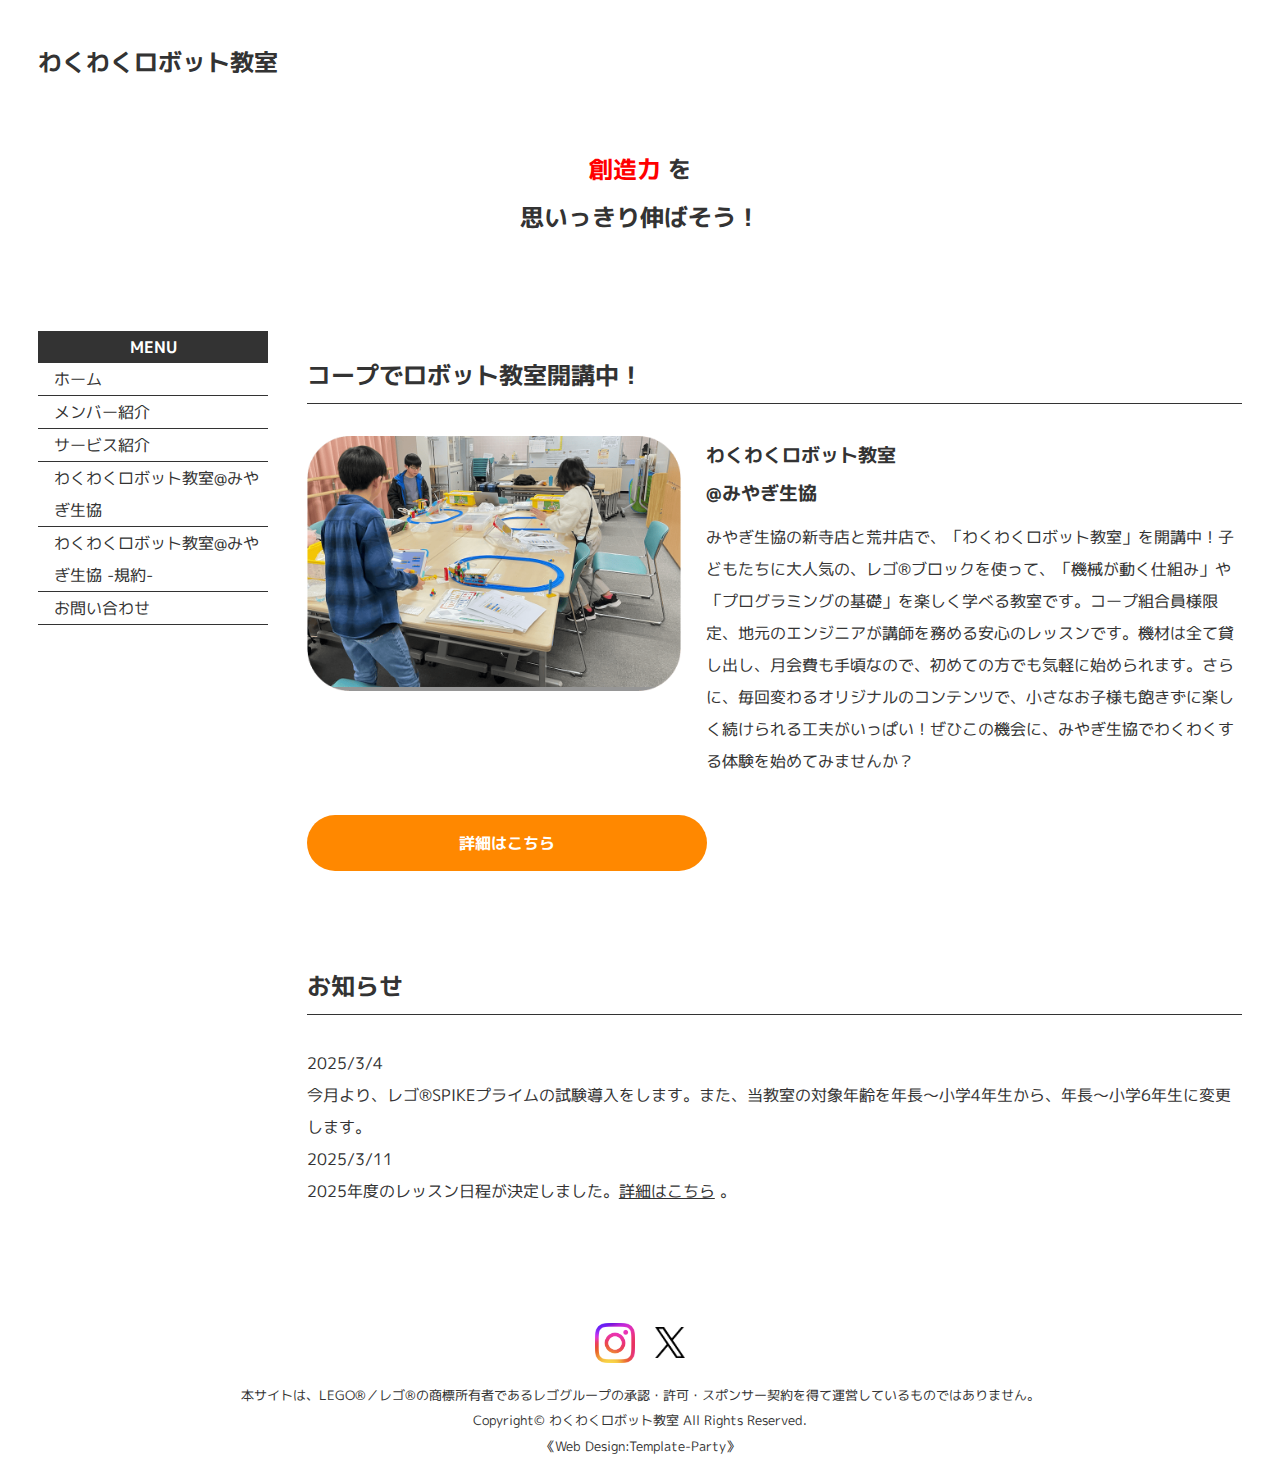
==== commit bcc0af87: "update notice" ====
--- a/index.html
+++ b/index.html
@@ -139,12 +139,10 @@
                     <section>
                         <h2>お知らせ</h2>
                         <dl class="new">
-                            <dt>2024/9/17</dt>
+                            <!-- <dt>2024/9/17</dt>
                             <dd>わくわくロボット教室のWebサイトを公開しました。</dd>
                             <dt>2024/11/14</dt>
                             <dd>Webサイトを更新しました。</dd>
-                            <!-- <dt>2024/12/03</dt> -->
-                            <!-- <dd>12月6日よりコープ新寺店にて、ロボット教室を開催！<a href="pdf/pressrelease_20241203.pdf">プレスリリースはこちら</a></dd> -->
                             <dt>2024/12/5</dt>
                             <dd>
                                 12月6日よりコープ新寺店にて、ロボット教室を開催！<a href="coop_shintera_class.html">詳細はこちら</a>
@@ -152,16 +150,22 @@
                             <dt>2024/12/26</dt>
                             <dd>
                                 2025年1月25日（土）より、コープ荒井店にて、ロボット教室を開催！<a href="coop_shintera_class.html">詳細はこちら</a>
-                            </dd>
-                            <dt>2025/2/4</dt>
+                            </dd> -->
+                            <!-- <dt>2025/2/4</dt>
                             <dd>
                                 2025年度のレッスン日程（仮決定版）を公開しました。<a href="pdf/2025_lesson.pdf" target="_blank">詳細はこちら</a>
                                 。                            
-                            </dd>
+                            </dd> -->
                             <dt>2025/3/4</dt>
                             <dd>
                                 今月より、レゴ®︎SPIKEプライムの試験導入をします。また、当教室の対象年齢を年長〜小学4年生から、年長〜小学6年生に変更します。                           
                             </dd>
+                            <dt>2025/3/11</dt>
+                            <dd>
+                                2025年度のレッスン日程が決定しました。<a href="pdf/2025_lesson.pdf" target="_blank">詳細はこちら</a>
+                                。                            
+                            </dd>
+
                         </dl>
                     </section>
                 </main>
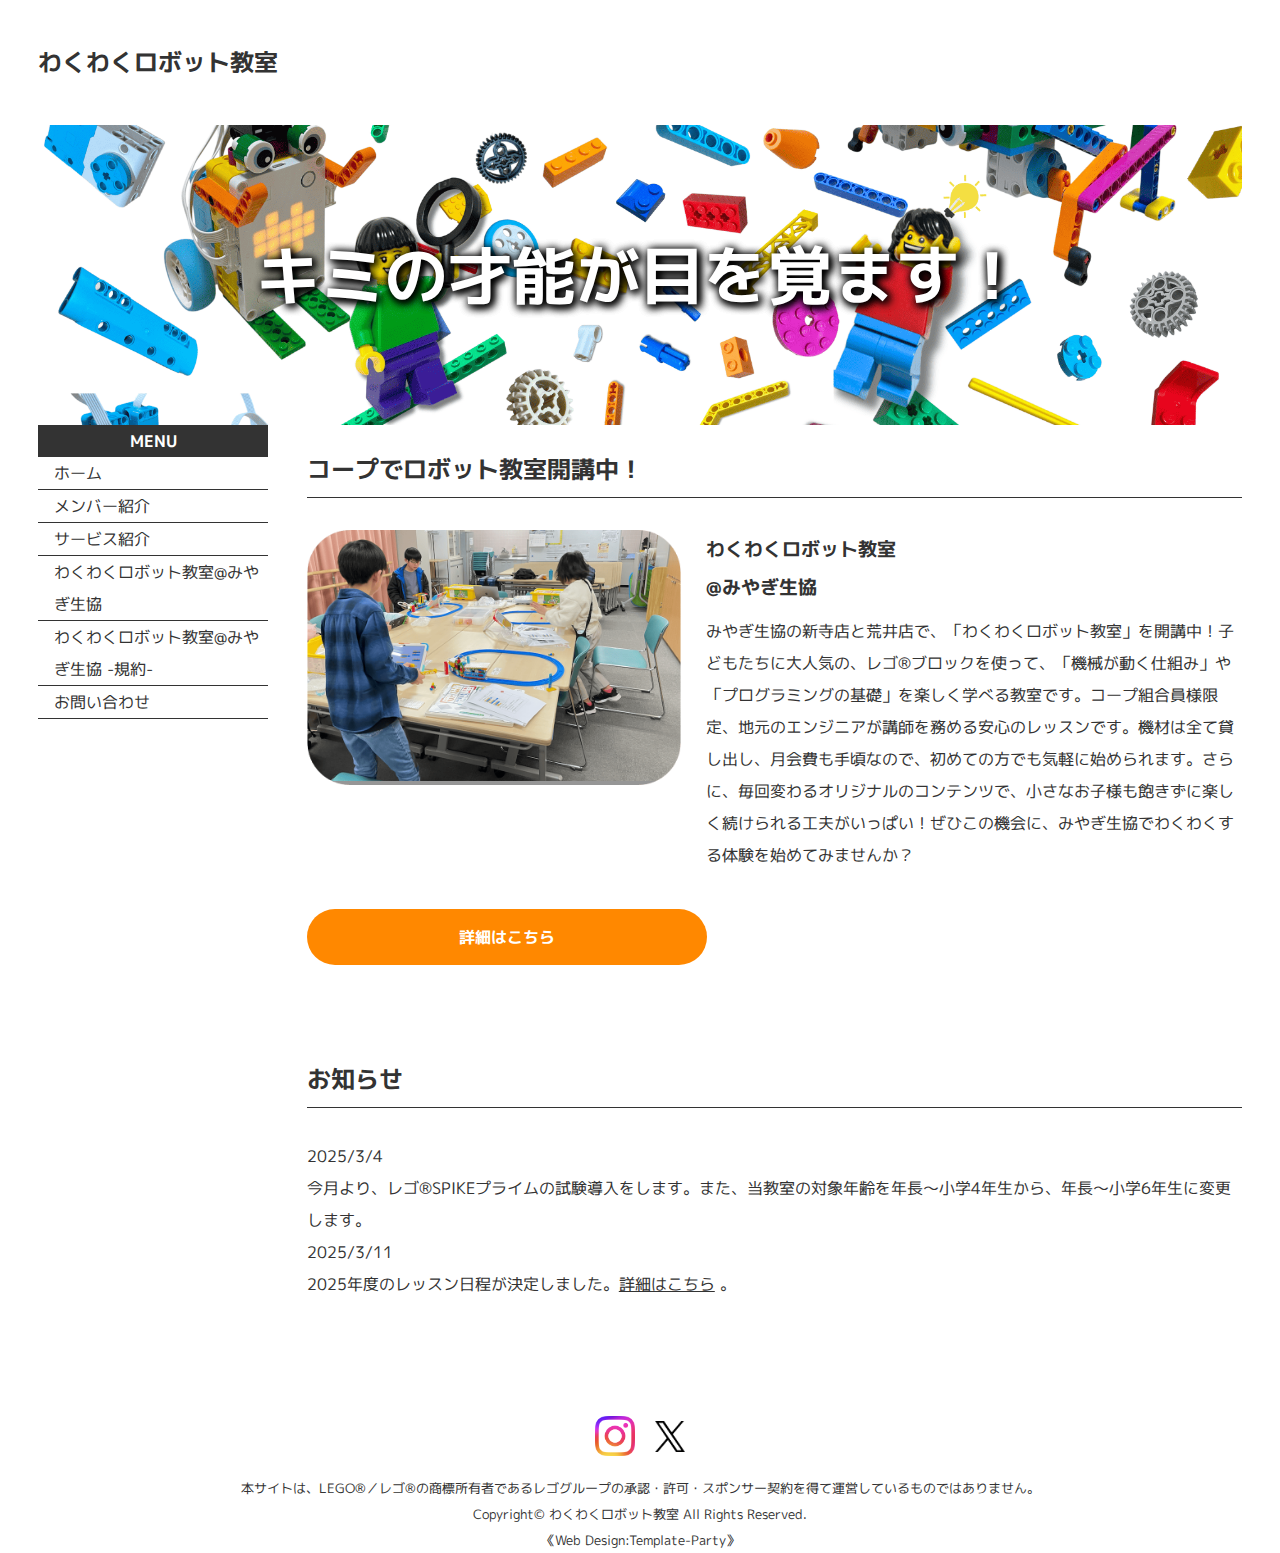
==== commit 69e7cdd9: "update title" ====
--- a/index.html
+++ b/index.html
@@ -55,20 +55,9 @@
 </address>
  -->
             </header>
-            <h2 class="c">
-                <a class="text-red">創造力</a>
-                を<br>思いっきり伸ばそう！
-
-            
-            
-            
-            
-            
-            
-            </h2>
-            <aside id="mainimg">
-                <img src="images/main.png" alt="">
-            </aside>
+            <div class="title home-title">
+                <h1>キミの才能が目を覚ます！</h1>
+            </div>
             <div id="contents">
                 <main>
                     <section>
@@ -82,6 +71,8 @@
                                 <div class="text">
                                     <h4>
                                         わくわくロボット教室<br>@みやぎ生協
+                                    
+                                    
                                     
                                     
                                     
@@ -157,15 +148,15 @@
                                 。                            
                             </dd> -->
                             <dt>2025/3/4</dt>
-                            <dd>
-                                今月より、レゴ®︎SPIKEプライムの試験導入をします。また、当教室の対象年齢を年長〜小学4年生から、年長〜小学6年生に変更します。                           
+                            <dd>今月より、レゴ®︎SPIKEプライムの試験導入をします。また、当教室の対象年齢を年長〜小学4年生から、年長〜小学6年生に変更します。                           
                             </dd>
                             <dt>2025/3/11</dt>
                             <dd>
                                 2025年度のレッスン日程が決定しました。<a href="pdf/2025_lesson.pdf" target="_blank">詳細はこちら</a>
                                 。                            
+                            
+                            
                             </dd>
-
                         </dl>
                     </section>
                 </main>
@@ -228,10 +219,14 @@
 
 
 
+
+
 </br></small>
 <small>
     Copyright© <a href="index.html">わくわくロボット教室</a>
     All Rights Reserved.
+
+
 
 
 
--- a/css/style.css
+++ b/css/style.css
@@ -692,6 +692,32 @@
     /* 少し濃いオレンジ */
 }
 
+/*タイトル（追記）*/
+.title {
+    background-image: url("../images/main_bg.png"); /* 背景画像 */
+    background-size: cover; /* 画面いっぱいに表示（余分な部分をカット） */
+    background-position: center; /* 画像の中央を基準に配置 */
+    background-repeat: no-repeat; /* 画像の繰り返しを防ぐ */
+    width: 100%;
+    height: 300px; /* タイトルの高さを指定 */
+    display: flex; /* 中のテキストを中央配置 */
+    justify-content: center;
+    align-items: center;
+    color: #ffffff; /* 文字色を白に */
+    font-size: 2rem;
+    font-weight: bold;
+    text-align: center;
+    text-shadow: 2px 2px 10px rgba(0, 0, 0, 1),2px 2px 10px rgba(0, 0, 0, 1),2px 2px 10px rgba(0, 0, 0, 1); /* 文字に影をつけて読みやすく */
+}
+
+.home-title {
+    font-size: 2rem; /* トップページだけフォントサイズを大きく */
+}
+
+.coopclass-title {
+    font-size: 1rem; /* トップページだけフォントサイズを大きく */
+}
+
 /*その他
 ---------------------------------------------------------------------------*/
 .clearfix::after {
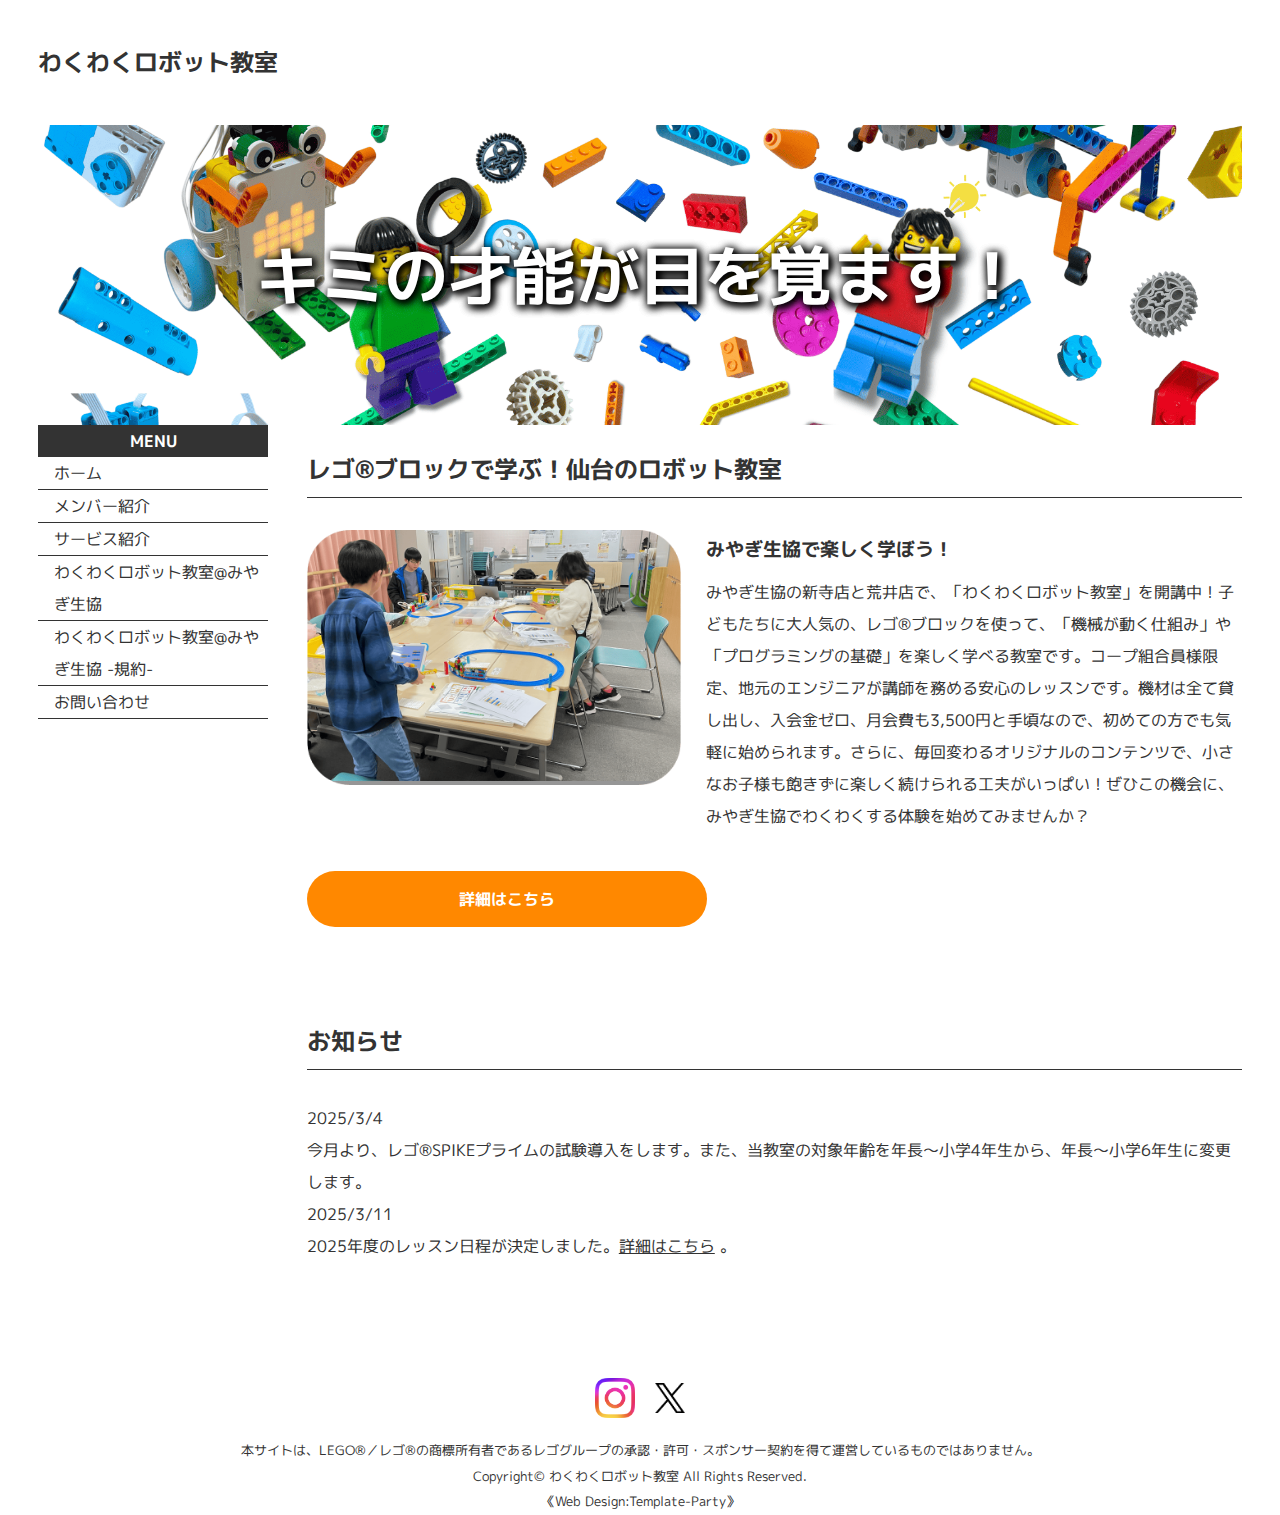
==== commit 5f81151c: "update for score" ====
--- a/index.html
+++ b/index.html
@@ -33,7 +33,7 @@
             gtag('config', 'G-K8ERJB1PE1');
         </script>
         <meta charset="UTF-8">
-        <title>仙台のロボット教室｜レゴ® SPIKE™で楽しく学ぶ！月3,500円</title>
+        <title>仙台のロボット教室｜レゴ® SPIKE™で楽しく学ぶ！月3,500円｜年長からOK</title>
         <meta name="viewport" content="width=device-width, initial-scale=1">
         <meta name="description" content="コープ新寺店、荒井店で年長〜小学6年生向けのロボット教室を開催中！レゴ® SPIKE™を使った楽しいレッスン。月1回、月会費3,500円、機材無料レンタルで気軽に始められます。">
         <link rel="stylesheet" href="css/style.css">
@@ -62,27 +62,16 @@
                 <main>
                     <section>
                         <br>
-                        <h2>コープでロボット教室開講中！</h2>
+                        <h2>レゴ®︎ブロックで学ぶ！仙台のロボット教室</h2>
                         <div class="list-normal">
                             <div class="list">
                                 <figure>
                                     <img src="images/coop_class12.png" alt="">
                                 </figure>
                                 <div class="text">
-                                    <h4>
-                                        わくわくロボット教室<br>@みやぎ生協
-                                    
-                                    
-                                    
-                                    
-                                    
-                                    
-                                    
-                                    
-                                    
-                                    </h4>
+                                    <h4>みやぎ生協で楽しく学ぼう！</h4>
                                     <p>
-                                        みやぎ生協の新寺店と荒井店で、「わくわくロボット教室」を開講中！子どもたちに大人気の、レゴ®︎ブロックを使って、「機械が動く仕組み」や「プログラミングの基礎」を楽しく学べる教室です。コープ組合員様限定、地元のエンジニアが講師を務める安心のレッスンです。機材は全て貸し出し、月会費も手頃なので、初めての方でも気軽に始められます。さらに、毎回変わるオリジナルのコンテンツで、小さなお子様も飽きずに楽しく続けられる工夫がいっぱい！ぜひこの機会に、みやぎ生協でわくわくする体験を始めてみませんか？<br>
+                                        みやぎ生協の新寺店と荒井店で、「わくわくロボット教室」を開講中！子どもたちに大人気の、レゴ®︎ブロックを使って、「機械が動く仕組み」や「プログラミングの基礎」を楽しく学べる教室です。コープ組合員様限定、地元のエンジニアが講師を務める安心のレッスンです。機材は全て貸し出し、入会金ゼロ、月会費も3,500円と手頃なので、初めての方でも気軽に始められます。さらに、毎回変わるオリジナルのコンテンツで、小さなお子様も飽きずに楽しく続けられる工夫がいっぱい！ぜひこの機会に、みやぎ生協でわくわくする体験を始めてみませんか？<br>
                                         <!-- <a href="coop_shintera_class.html">詳細はこちら</a> -->
                                     </p>
                                 </div>
@@ -156,6 +145,7 @@
                                 。                            
                             
                             
+                            
                             </dd>
                         </dl>
                     </section>
@@ -221,10 +211,12 @@
 
 
 
+
 </br></small>
 <small>
     Copyright© <a href="index.html">わくわくロボット教室</a>
     All Rights Reserved.
+
 
 
 
@@ -246,10 +238,14 @@
 </span>
 </footer></div>
 <!--/#container-->
+<!-- 無料体験募集ボタン -->
+<div class="cta-button" style="display: none;">
+    <a href="https://docs.google.com/forms/d/e/1FAIpQLSfUuvup8Om8l-MWeHnQJWC2lYKw4xeB46uo5EBrbtxILga0dA/viewform?usp=sf_link">無料体験に申し込む</a>
+</div>
 <!--ページの上部へ戻るボタン-->
-<div class="pagetop" style="display: none;">
+<!-- <div class="pagetop" style="display: none;">
     <a href="#">▲</a>
-</div>
+</div> -->
 <!--開閉ボタン（ハンバーガーアイコン）-->
 <div id="menubar_hdr" class="display-none">
     <div class="menu-icon">
